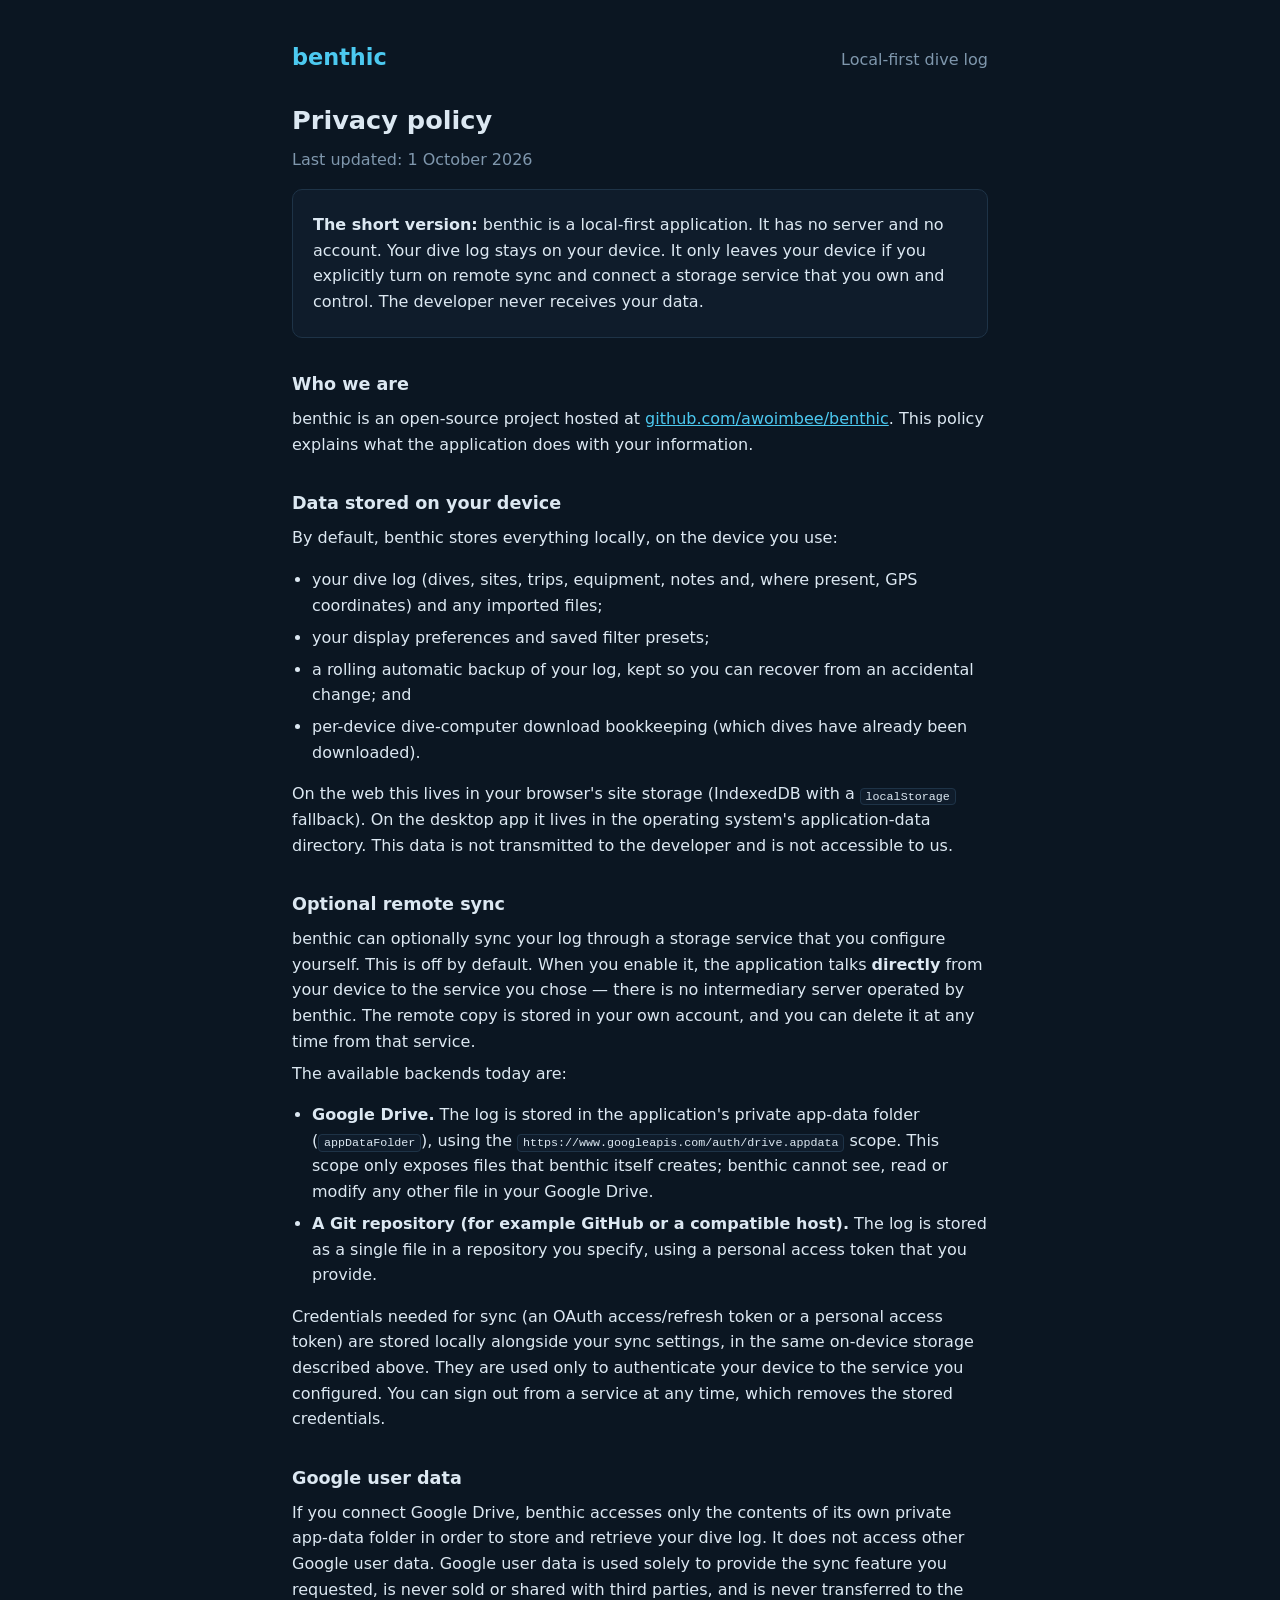
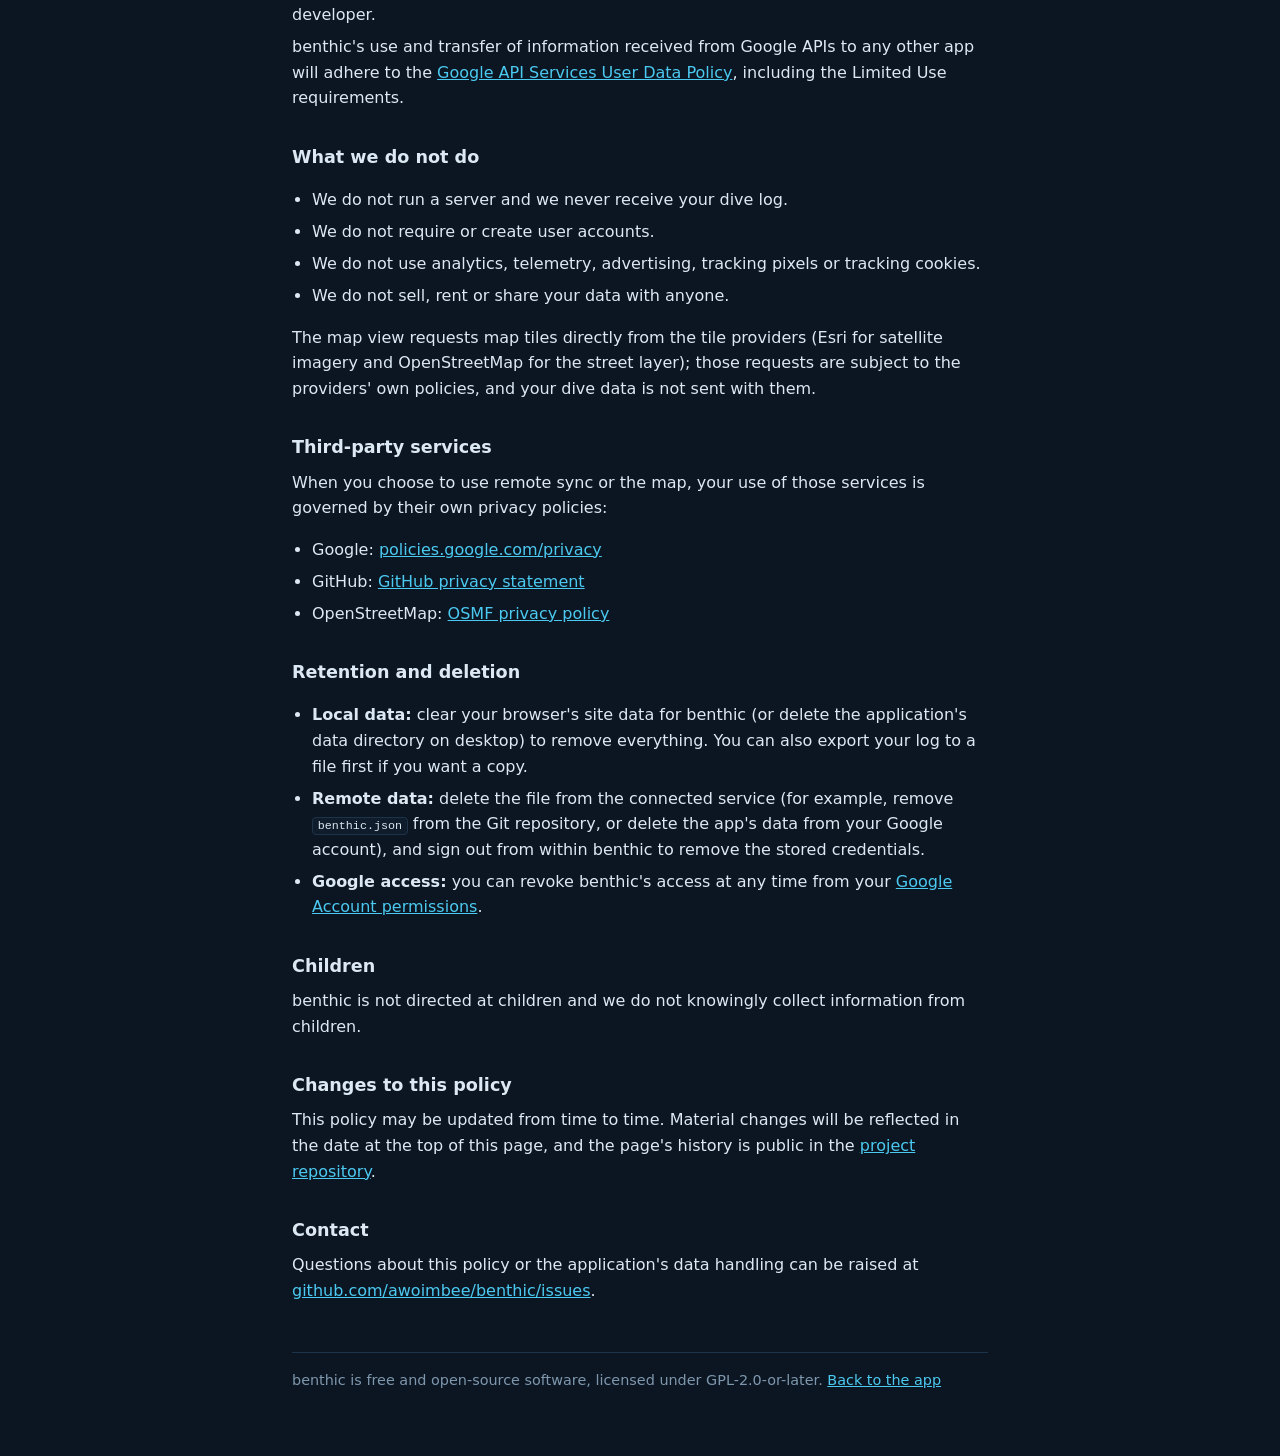
==== public/privacy.html @ b359fd69 "map & privacy policy" ====
<!DOCTYPE html>
<html lang="en">
  <head>
    <meta charset="UTF-8" />
    <meta name="viewport" content="width=device-width, initial-scale=1" />
    <title>Privacy policy — benthic</title>
    <meta
      name="description"
      content="benthic is a local-first dive log. It has no server: your log stays on your device unless you configure an optional remote sync to a third-party store you control."
    />
    <meta name="robots" content="index, follow" />
    <meta name="theme-color" content="#0b1622" />
    <link rel="icon" type="image/svg+xml" href="favicon.svg" />
    <style>
      :root {
        --bg: #0b1622;
        --panel: #0f1c2b;
        --border: #1e3347;
        --text: #dce8f2;
        --muted: #7f97ad;
        --accent: #4cc9f0;
      }
      * {
        box-sizing: border-box;
      }
      body {
        margin: 0;
        background: var(--bg);
        color: var(--text);
        font-family:
          system-ui,
          -apple-system,
          "Segoe UI",
          Roboto,
          Helvetica,
          Arial,
          sans-serif;
        line-height: 1.6;
      }
      main {
        max-width: 46rem;
        margin: 0 auto;
        padding: 2.5rem 1.25rem 4rem;
      }
      header {
        display: flex;
        align-items: baseline;
        justify-content: space-between;
        gap: 1rem;
        flex-wrap: wrap;
        margin-bottom: 1.5rem;
      }
      .brand {
        font-size: 1.4rem;
        font-weight: 700;
        color: var(--accent);
        text-decoration: none;
      }
      h1 {
        font-size: 1.6rem;
        margin: 0 0 0.25rem;
      }
      h2 {
        font-size: 1.1rem;
        margin: 2rem 0 0.5rem;
      }
      p,
      li {
        margin: 0.4rem 0;
      }
      ul {
        padding-left: 1.25rem;
      }
      a {
        color: var(--accent);
      }
      code {
        background: var(--panel);
        border: 1px solid var(--border);
        border-radius: 4px;
        padding: 0.05rem 0.3rem;
        font-size: 0.9em;
      }
      .muted {
        color: var(--muted);
      }
      .card {
        background: var(--panel);
        border: 1px solid var(--border);
        border-radius: 10px;
        padding: 1rem 1.25rem;
        margin: 1rem 0;
      }
      footer {
        margin-top: 3rem;
        padding-top: 1rem;
        border-top: 1px solid var(--border);
        color: var(--muted);
        font-size: 0.9rem;
      }
    </style>
  </head>
  <body>
    <main>
      <header>
        <a class="brand" href="./">benthic</a>
        <span class="muted">Local-first dive log</span>
      </header>

      <h1>Privacy policy</h1>
      <p class="muted">Last updated: 1 October 2026</p>

      <div class="card">
        <p>
          <strong>The short version:</strong> benthic is a local-first
          application. It has no server and no account. Your dive log stays on
          your device. It only leaves your device if you explicitly turn on
          remote sync and connect a storage service that you own and control.
          The developer never receives your data.
        </p>
      </div>

      <h2>Who we are</h2>
      <p>
        benthic is an open-source project hosted at
        <a
          href="https://github.com/awoimbee/benthic"
          target="_blank"
          rel="noopener"
          >github.com/awoimbee/benthic</a
        >. This policy explains what the application does with your
        information.
      </p>

      <h2>Data stored on your device</h2>
      <p>By default, benthic stores everything locally, on the device you use:</p>
      <ul>
        <li>
          your dive log (dives, sites, trips, equipment, notes and, where
          present, GPS coordinates) and any imported files;
        </li>
        <li>your display preferences and saved filter presets;</li>
        <li>
          a rolling automatic backup of your log, kept so you can recover from
          an accidental change; and
        </li>
        <li>
          per-device dive-computer download bookkeeping (which dives have
          already been downloaded).
        </li>
      </ul>
      <p>
        On the web this lives in your browser's site storage (IndexedDB with a
        <code>localStorage</code> fallback). On the desktop app it lives in the
        operating system's application-data directory. This data is not
        transmitted to the developer and is not accessible to us.
      </p>

      <h2>Optional remote sync</h2>
      <p>
        benthic can optionally sync your log through a storage service that you
        configure yourself. This is off by default. When you enable it, the
        application talks <strong>directly</strong> from your device to the
        service you chose — there is no intermediary server operated by benthic.
        The remote copy is stored in your own account, and you can delete it at
        any time from that service.
      </p>
      <p>The available backends today are:</p>
      <ul>
        <li>
          <strong>Google Drive.</strong> The log is stored in the application's
          private app-data folder (<code>appDataFolder</code>), using the
          <code>https://www.googleapis.com/auth/drive.appdata</code> scope.
          This scope only exposes files that benthic itself creates; benthic
          cannot see, read or modify any other file in your Google Drive.
        </li>
        <li>
          <strong>A Git repository (for example GitHub or a compatible host).</strong>
          The log is stored as a single file in a repository you specify, using
          a personal access token that you provide.
        </li>
      </ul>
      <p>
        Credentials needed for sync (an OAuth access/refresh token or a personal
        access token) are stored locally alongside your sync settings, in the
        same on-device storage described above. They are used only to
        authenticate your device to the service you configured. You can sign out
        from a service at any time, which removes the stored credentials.
      </p>

      <h2>Google user data</h2>
      <p>
        If you connect Google Drive, benthic accesses only the contents of its
        own private app-data folder in order to store and retrieve your dive
        log. It does not access other Google user data. Google user data is used
        solely to provide the sync feature you requested, is never sold or
        shared with third parties, and is never transferred to the developer.
      </p>
      <p>
        benthic's use and transfer of information received from Google APIs to
        any other app will adhere to the
        <a
          href="https://developers.google.com/terms/api-services-user-data-policy"
          target="_blank"
          rel="noopener"
          >Google API Services User Data Policy</a
        >, including the Limited Use requirements.
      </p>

      <h2>What we do not do</h2>
      <ul>
        <li>We do not run a server and we never receive your dive log.</li>
        <li>We do not require or create user accounts.</li>
        <li>
          We do not use analytics, telemetry, advertising, tracking pixels or
          tracking cookies.
        </li>
        <li>We do not sell, rent or share your data with anyone.</li>
      </ul>
      <p>
        The map view requests map tiles directly from the tile providers (Esri
        for satellite imagery and OpenStreetMap for the street layer); those
        requests are subject to the providers' own policies, and your dive data
        is not sent with them.
      </p>

      <h2>Third-party services</h2>
      <p>
        When you choose to use remote sync or the map, your use of those
        services is governed by their own privacy policies:
      </p>
      <ul>
        <li>
          Google:
          <a href="https://policies.google.com/privacy" target="_blank" rel="noopener"
            >policies.google.com/privacy</a
          >
        </li>
        <li>
          GitHub:
          <a
            href="https://docs.github.com/site-policy/privacy-policies/github-general-privacy-statement"
            target="_blank"
            rel="noopener"
            >GitHub privacy statement</a
          >
        </li>
        <li>
          OpenStreetMap:
          <a
            href="https://osmfoundation.org/wiki/Privacy_Policy"
            target="_blank"
            rel="noopener"
            >OSMF privacy policy</a
          >
        </li>
      </ul>

      <h2>Retention and deletion</h2>
      <ul>
        <li>
          <strong>Local data:</strong> clear your browser's site data for
          benthic (or delete the application's data directory on desktop) to
          remove everything. You can also export your log to a file first if you
          want a copy.
        </li>
        <li>
          <strong>Remote data:</strong> delete the file from the connected
          service (for example, remove <code>benthic.json</code> from the Git
          repository, or delete the app's data from your Google account), and
          sign out from within benthic to remove the stored credentials.
        </li>
        <li>
          <strong>Google access:</strong> you can revoke benthic's access at any
          time from your
          <a
            href="https://myaccount.google.com/permissions"
            target="_blank"
            rel="noopener"
            >Google Account permissions</a
          >.
        </li>
      </ul>

      <h2>Children</h2>
      <p>
        benthic is not directed at children and we do not knowingly collect
        information from children.
      </p>

      <h2>Changes to this policy</h2>
      <p>
        This policy may be updated from time to time. Material changes will be
        reflected in the date at the top of this page, and the page's history is
        public in the
        <a
          href="https://github.com/awoimbee/benthic"
          target="_blank"
          rel="noopener"
          >project repository</a
        >.
      </p>

      <h2>Contact</h2>
      <p>
        Questions about this policy or the application's data handling can be
        raised at
        <a
          href="https://github.com/awoimbee/benthic/issues"
          target="_blank"
          rel="noopener"
          >github.com/awoimbee/benthic/issues</a
        >.
      </p>

      <footer>
        benthic is free and open-source software, licensed under
        GPL-2.0-or-later.
        <a href="./">Back to the app</a>
      </footer>
    </main>
  </body>
</html>
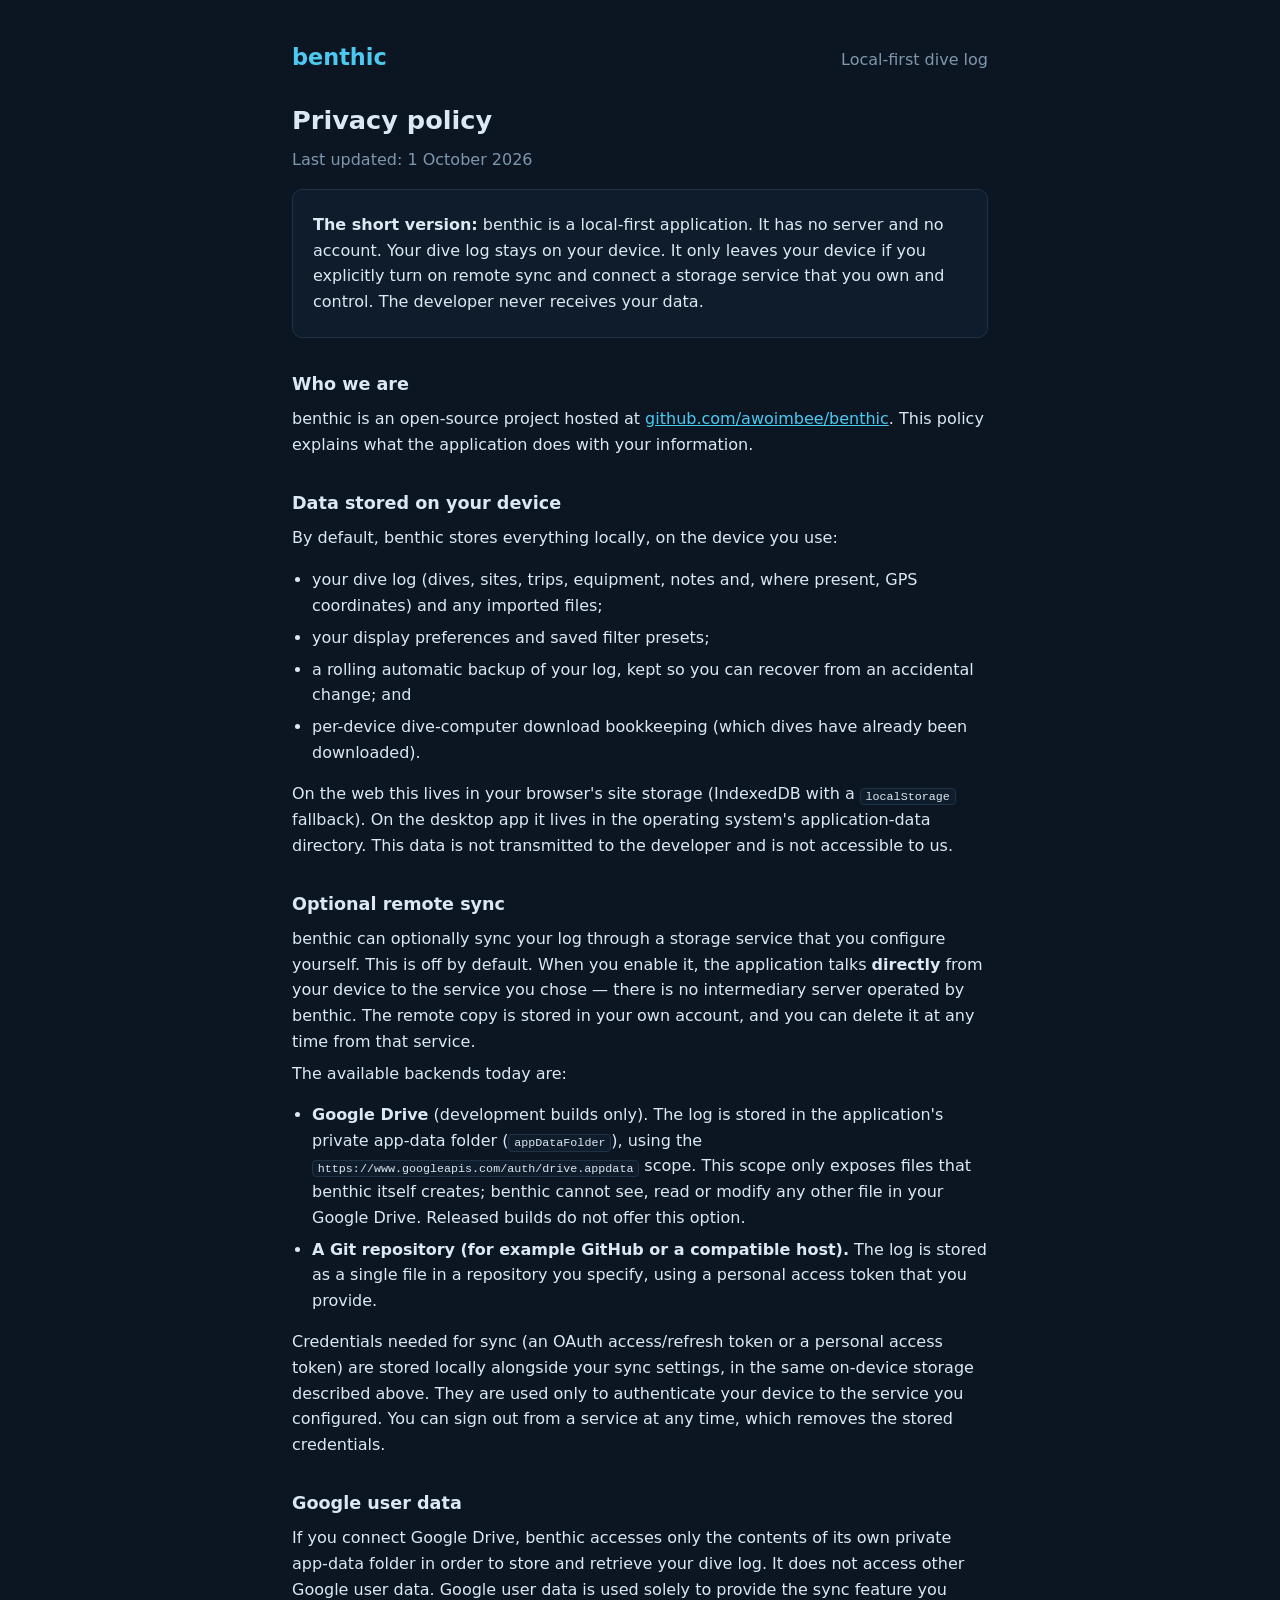
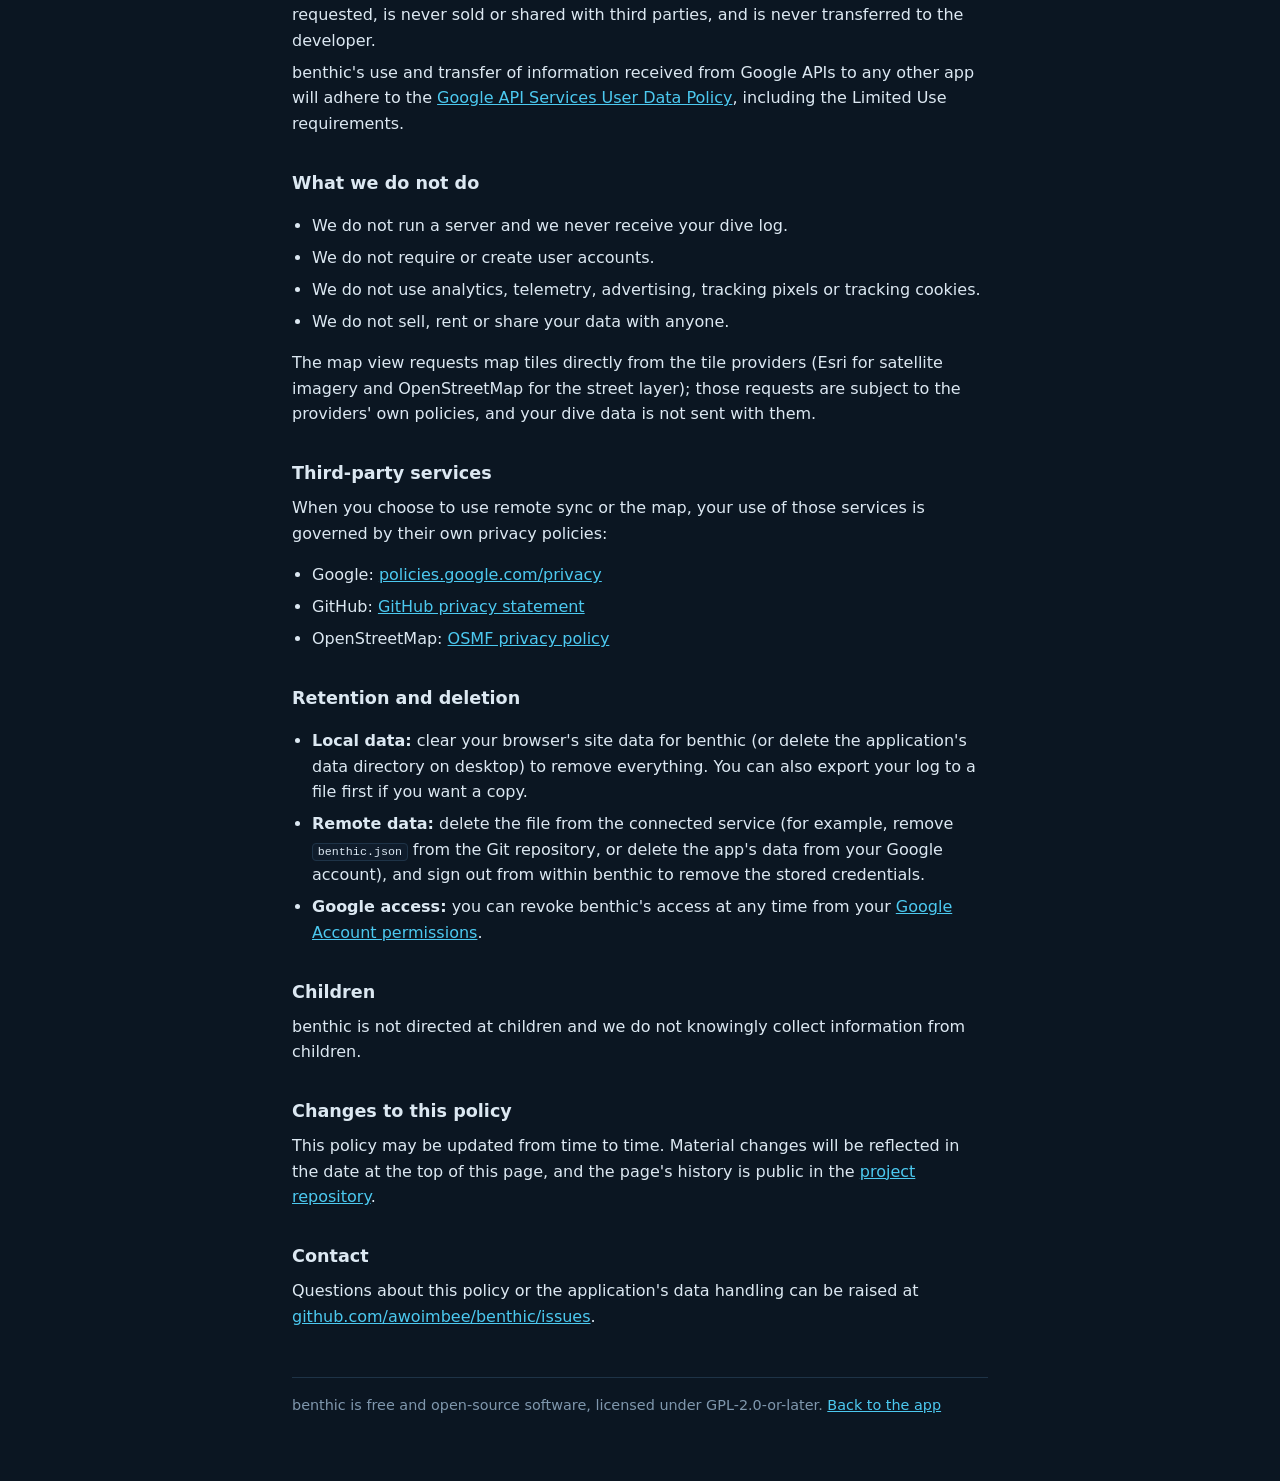
==== commit 74d6c233: "sync: only offer Google Drive in development builds Google Drive needs OAuth brand/domain verificati" ====
--- a/public/privacy.html
+++ b/public/privacy.html
@@ -168,11 +168,13 @@
       <p>The available backends today are:</p>
       <ul>
         <li>
-          <strong>Google Drive.</strong> The log is stored in the application's
-          private app-data folder (<code>appDataFolder</code>), using the
+          <strong>Google Drive</strong> (development builds only). The log is
+          stored in the application's private app-data folder
+          (<code>appDataFolder</code>), using the
           <code>https://www.googleapis.com/auth/drive.appdata</code> scope.
           This scope only exposes files that benthic itself creates; benthic
           cannot see, read or modify any other file in your Google Drive.
+          Released builds do not offer this option.
         </li>
         <li>
           <strong>A Git repository (for example GitHub or a compatible host).</strong>
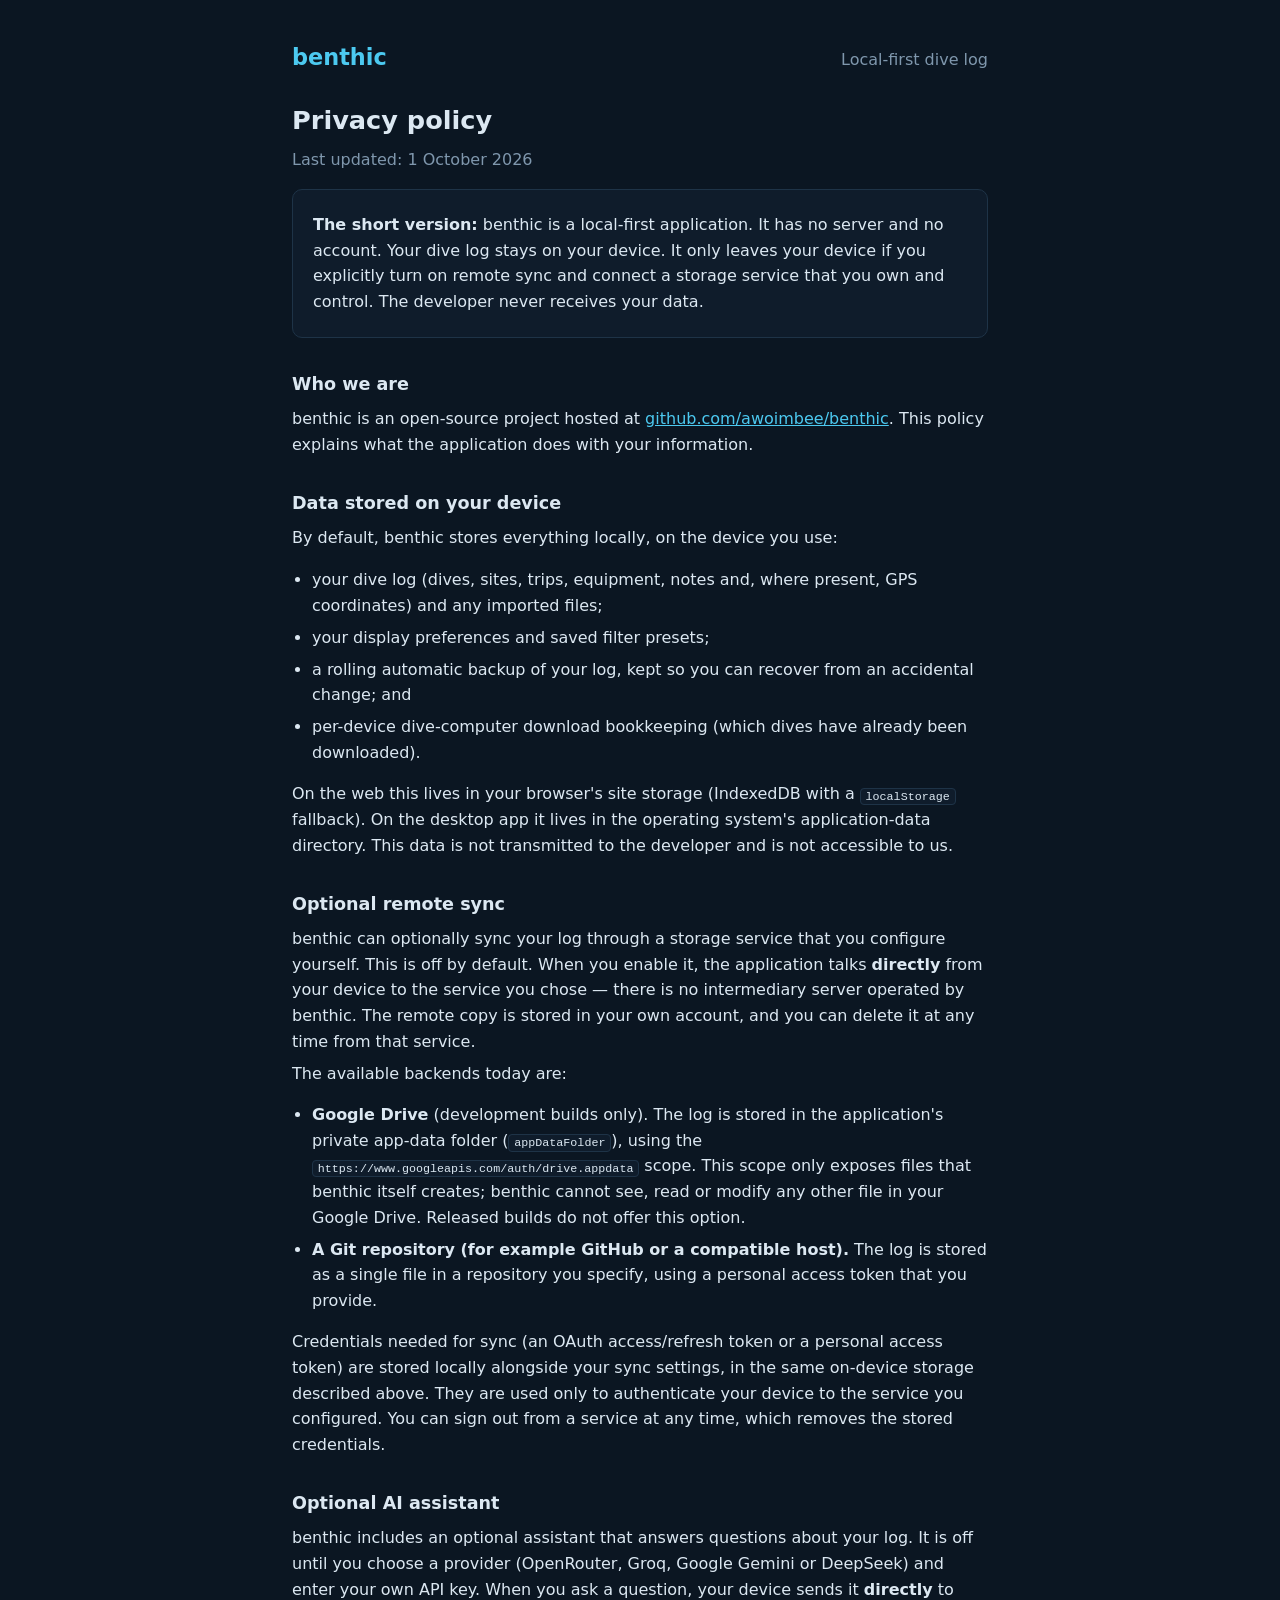
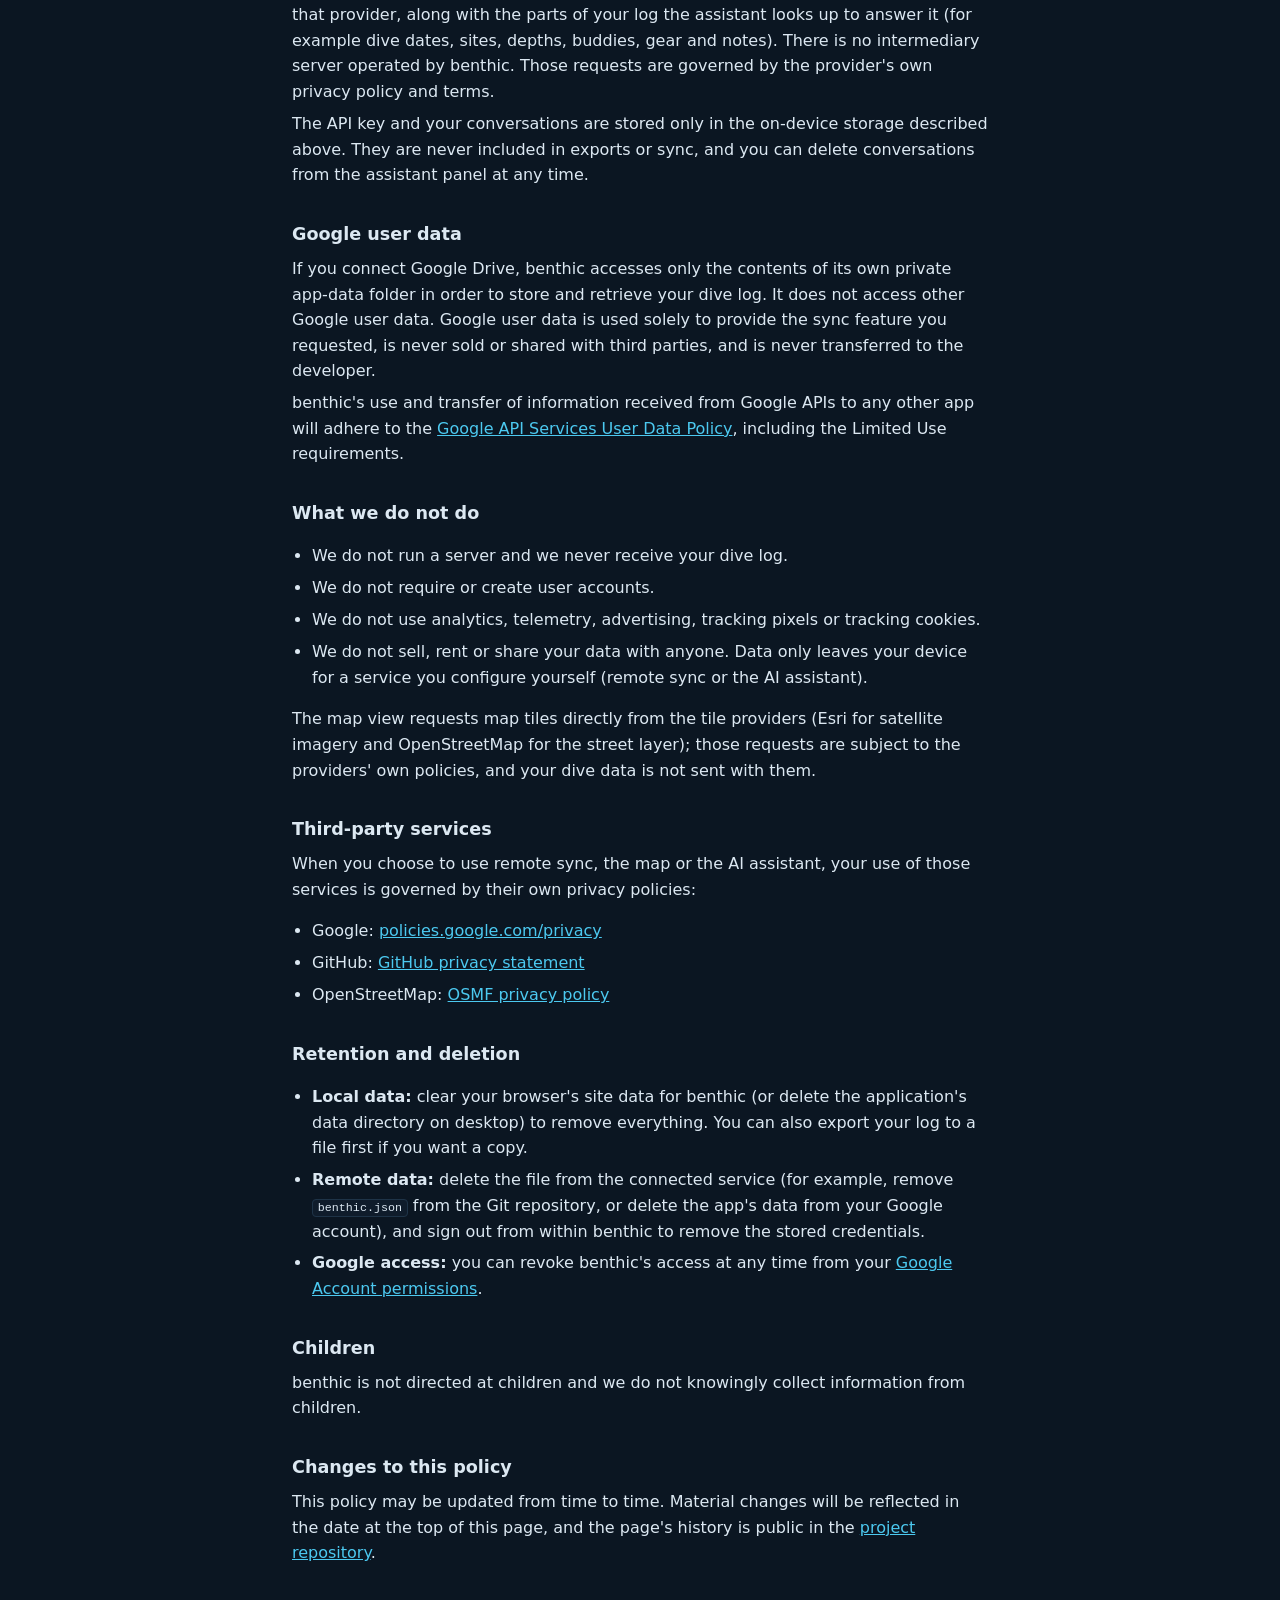
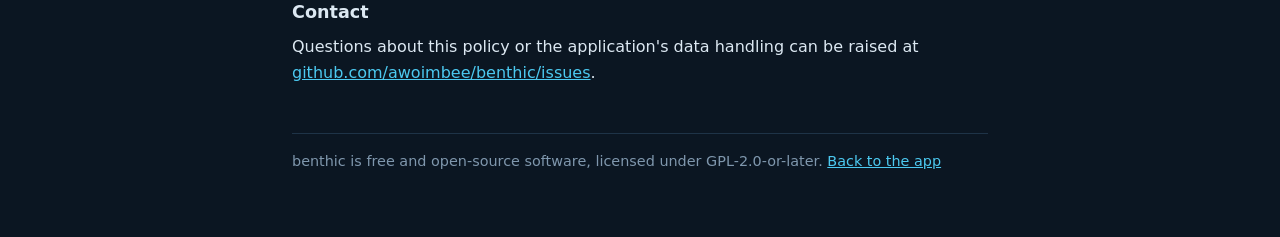
==== commit 7bb91f47: "Replace the AI dialog with a streaming assistant panel - Open the assistant beside the dive panes (f" ====
--- a/public/privacy.html
+++ b/public/privacy.html
@@ -190,6 +190,23 @@
         from a service at any time, which removes the stored credentials.
       </p>
 
+      <h2>Optional AI assistant</h2>
+      <p>
+        benthic includes an optional assistant that answers questions about your
+        log. It is off until you choose a provider (OpenRouter, Groq, Google
+        Gemini or DeepSeek) and enter your own API key. When you ask a question,
+        your device sends it <strong>directly</strong> to that provider, along
+        with the parts of your log the assistant looks up to answer it (for
+        example dive dates, sites, depths, buddies, gear and notes). There is no
+        intermediary server operated by benthic. Those requests are governed by
+        the provider's own privacy policy and terms.
+      </p>
+      <p>
+        The API key and your conversations are stored only in the on-device
+        storage described above. They are never included in exports or sync,
+        and you can delete conversations from the assistant panel at any time.
+      </p>
+
       <h2>Google user data</h2>
       <p>
         If you connect Google Drive, benthic accesses only the contents of its
@@ -217,7 +234,11 @@
           We do not use analytics, telemetry, advertising, tracking pixels or
           tracking cookies.
         </li>
-        <li>We do not sell, rent or share your data with anyone.</li>
+        <li>
+          We do not sell, rent or share your data with anyone. Data only leaves
+          your device for a service you configure yourself (remote sync or the
+          AI assistant).
+        </li>
       </ul>
       <p>
         The map view requests map tiles directly from the tile providers (Esri
@@ -228,8 +249,8 @@
 
       <h2>Third-party services</h2>
       <p>
-        When you choose to use remote sync or the map, your use of those
-        services is governed by their own privacy policies:
+        When you choose to use remote sync, the map or the AI assistant, your
+        use of those services is governed by their own privacy policies:
       </p>
       <ul>
         <li>
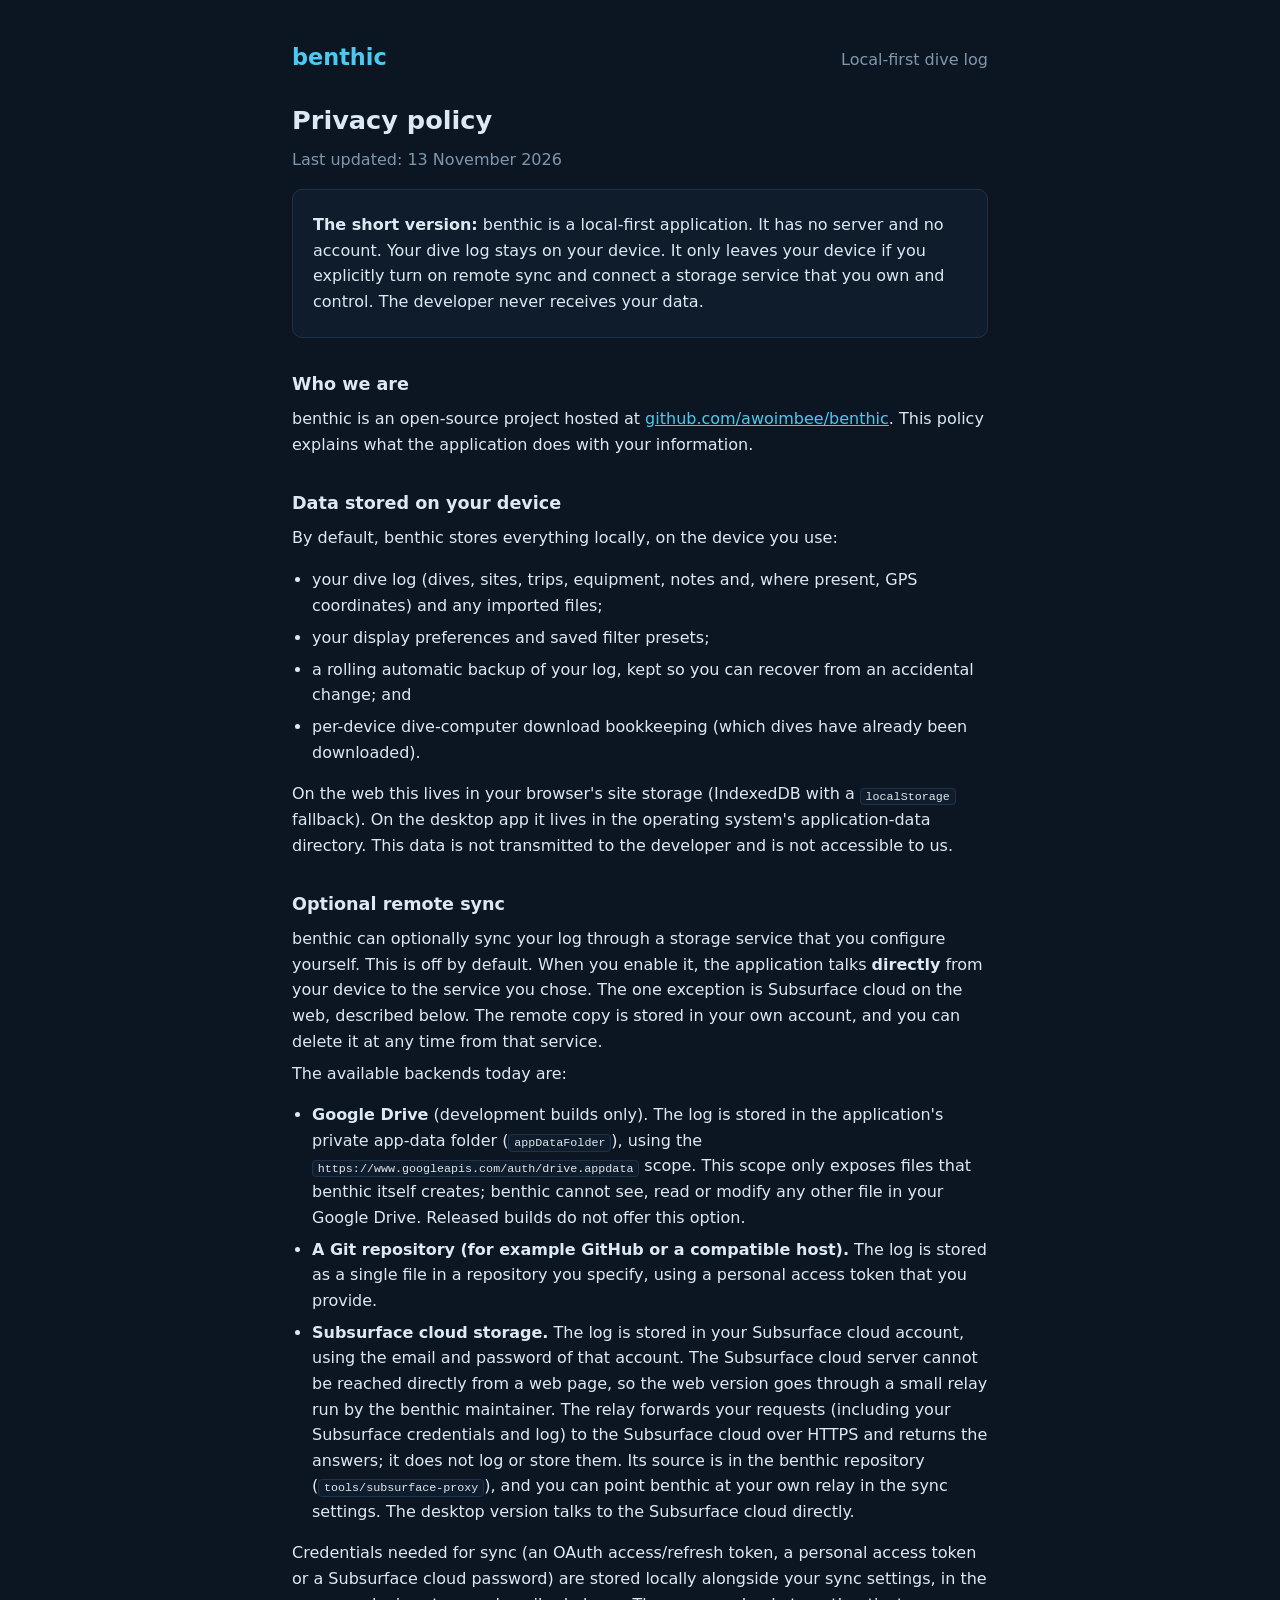
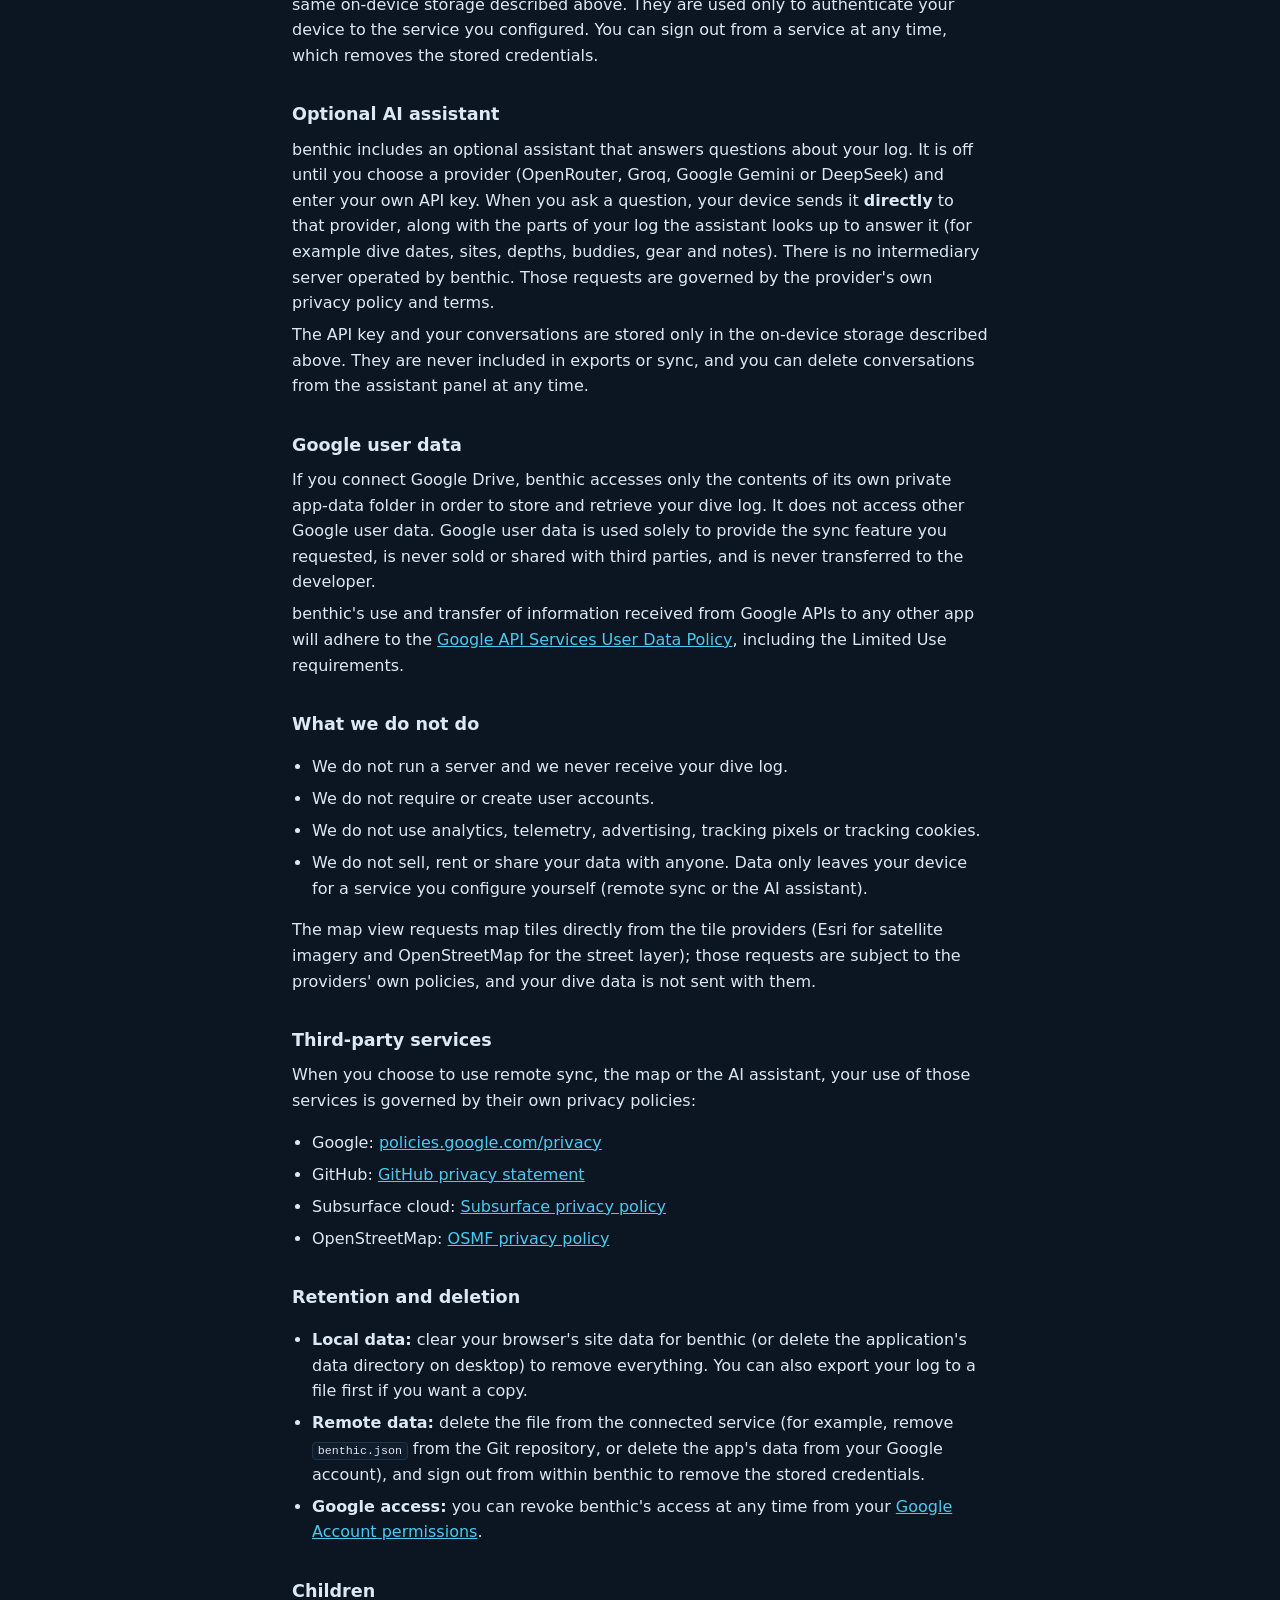
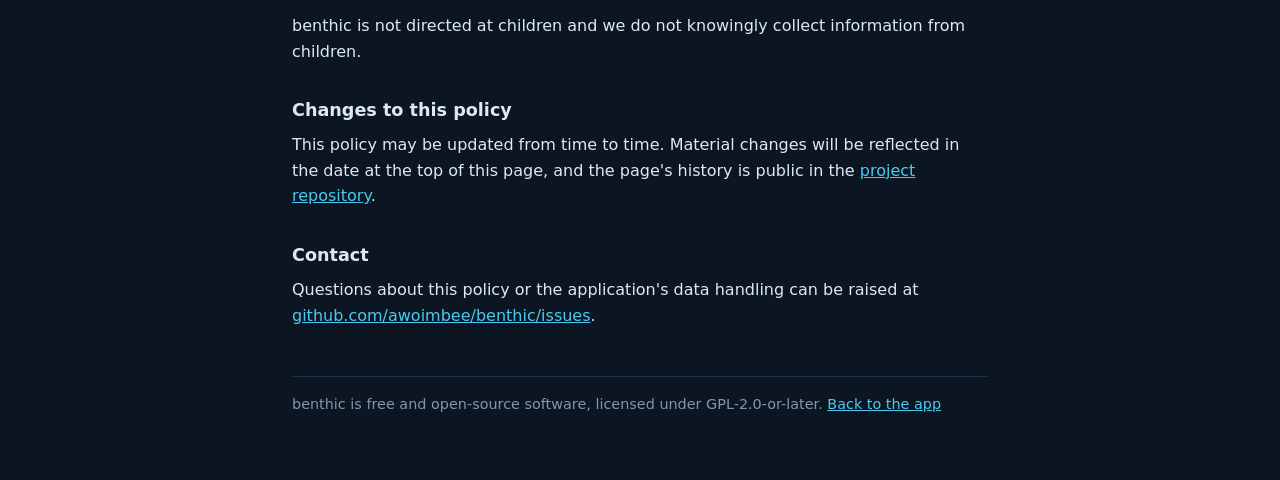
==== commit 57682f00: "Subsurface cloud storage with open/save/autosave instead of sync - Bring back Subsurface cloud stora" ====
--- a/public/privacy.html
+++ b/public/privacy.html
@@ -108,7 +108,7 @@
       </header>
 
       <h1>Privacy policy</h1>
-      <p class="muted">Last updated: 1 October 2026</p>
+      <p class="muted">Last updated: 13 November 2026</p>
 
       <div class="card">
         <p>
@@ -161,7 +161,8 @@
         benthic can optionally sync your log through a storage service that you
         configure yourself. This is off by default. When you enable it, the
         application talks <strong>directly</strong> from your device to the
-        service you chose — there is no intermediary server operated by benthic.
+        service you chose. The one exception is Subsurface cloud on the web,
+        described below.
         The remote copy is stored in your own account, and you can delete it at
         any time from that service.
       </p>
@@ -181,10 +182,22 @@
           The log is stored as a single file in a repository you specify, using
           a personal access token that you provide.
         </li>
-      </ul>
-      <p>
-        Credentials needed for sync (an OAuth access/refresh token or a personal
-        access token) are stored locally alongside your sync settings, in the
+        <li>
+          <strong>Subsurface cloud storage.</strong> The log is stored in your
+          Subsurface cloud account, using the email and password of that
+          account. The Subsurface cloud server cannot be reached directly from a
+          web page, so the web version goes through a small relay run by the
+          benthic maintainer. The relay forwards your requests (including your
+          Subsurface credentials and log) to the Subsurface cloud over HTTPS
+          and returns the answers; it does not log or store them. Its source is
+          in the benthic repository (<code>tools/subsurface-proxy</code>), and
+          you can point benthic at your own relay in the sync settings. The
+          desktop version talks to the Subsurface cloud directly.
+        </li>
+      </ul>
+      <p>
+        Credentials needed for sync (an OAuth access/refresh token, a personal
+        access token or a Subsurface cloud password) are stored locally alongside your sync settings, in the
         same on-device storage described above. They are used only to
         authenticate your device to the service you configured. You can sign out
         from a service at any time, which removes the stored credentials.
@@ -266,6 +279,15 @@
             target="_blank"
             rel="noopener"
             >GitHub privacy statement</a
+          >
+        </li>
+        <li>
+          Subsurface cloud:
+          <a
+            href="https://subsurface-divelog.org/privacy-policy/"
+            target="_blank"
+            rel="noopener"
+            >Subsurface privacy policy</a
           >
         </li>
         <li>
